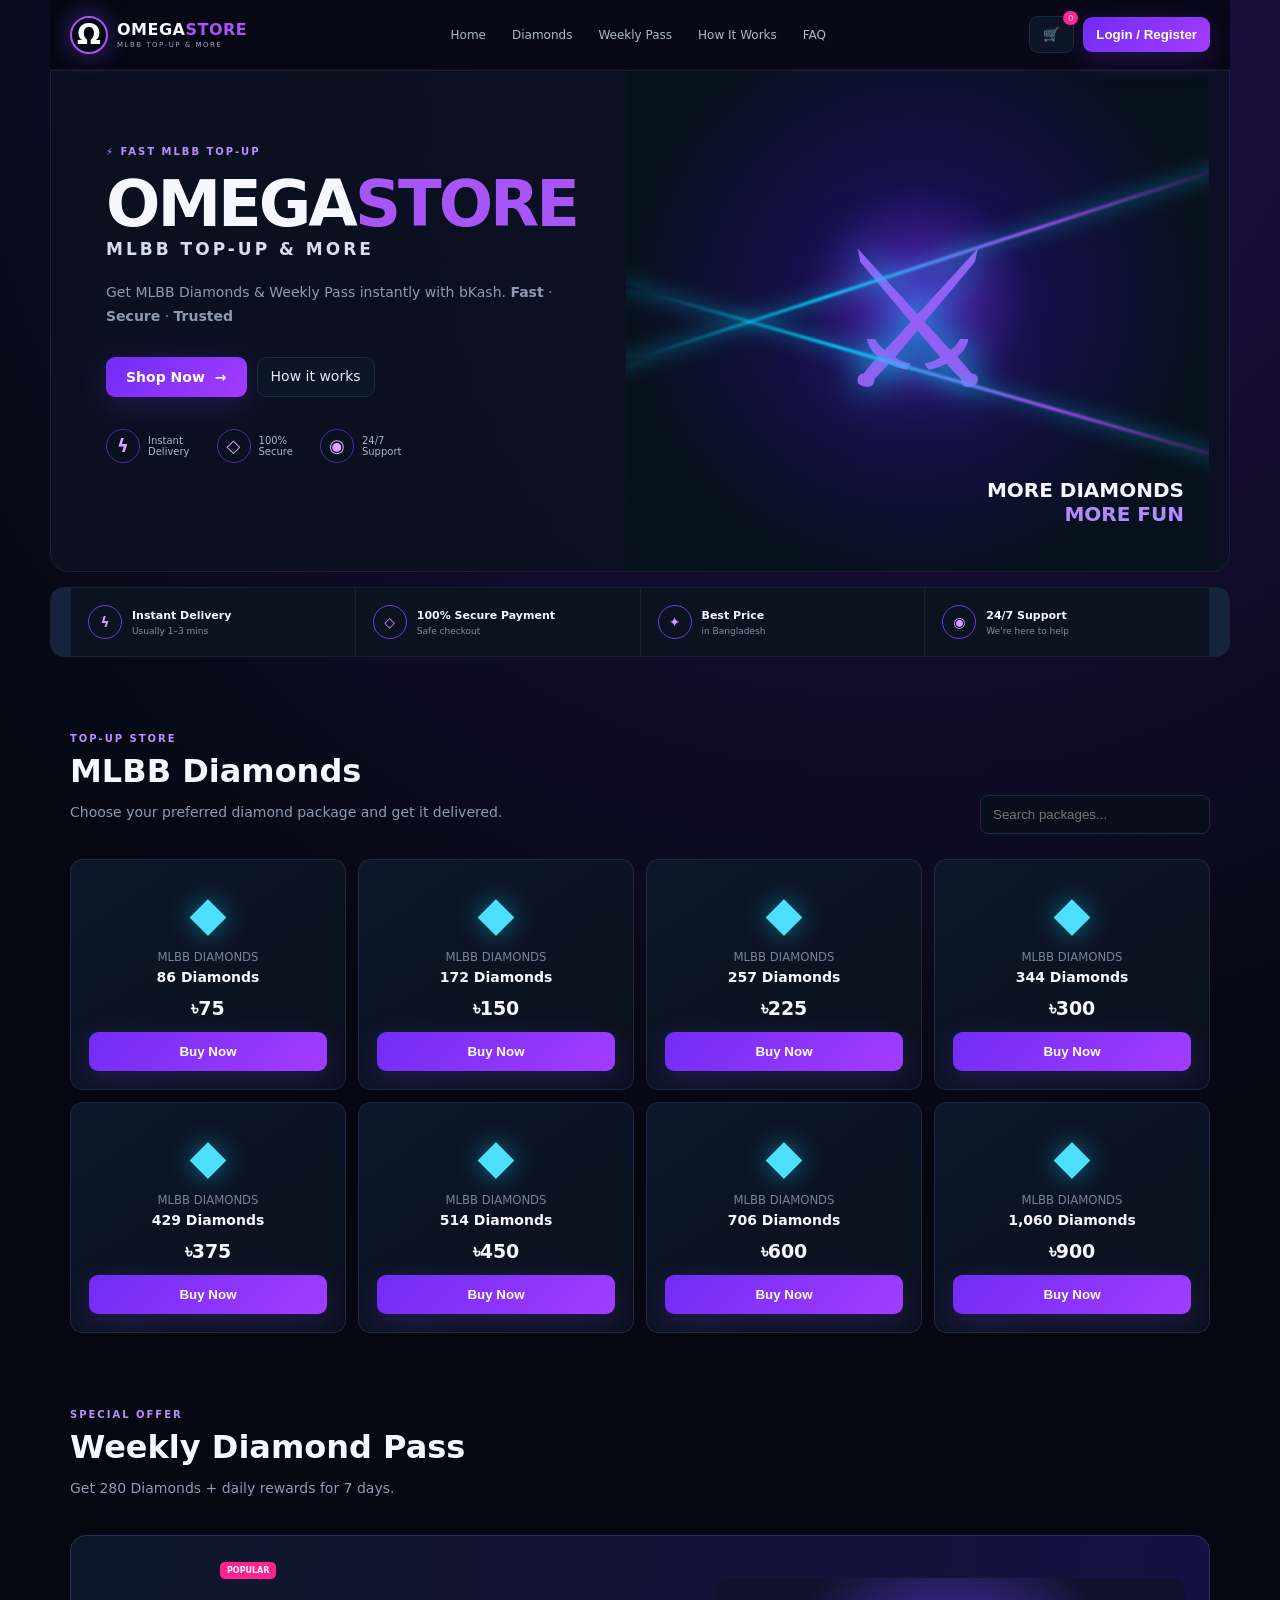
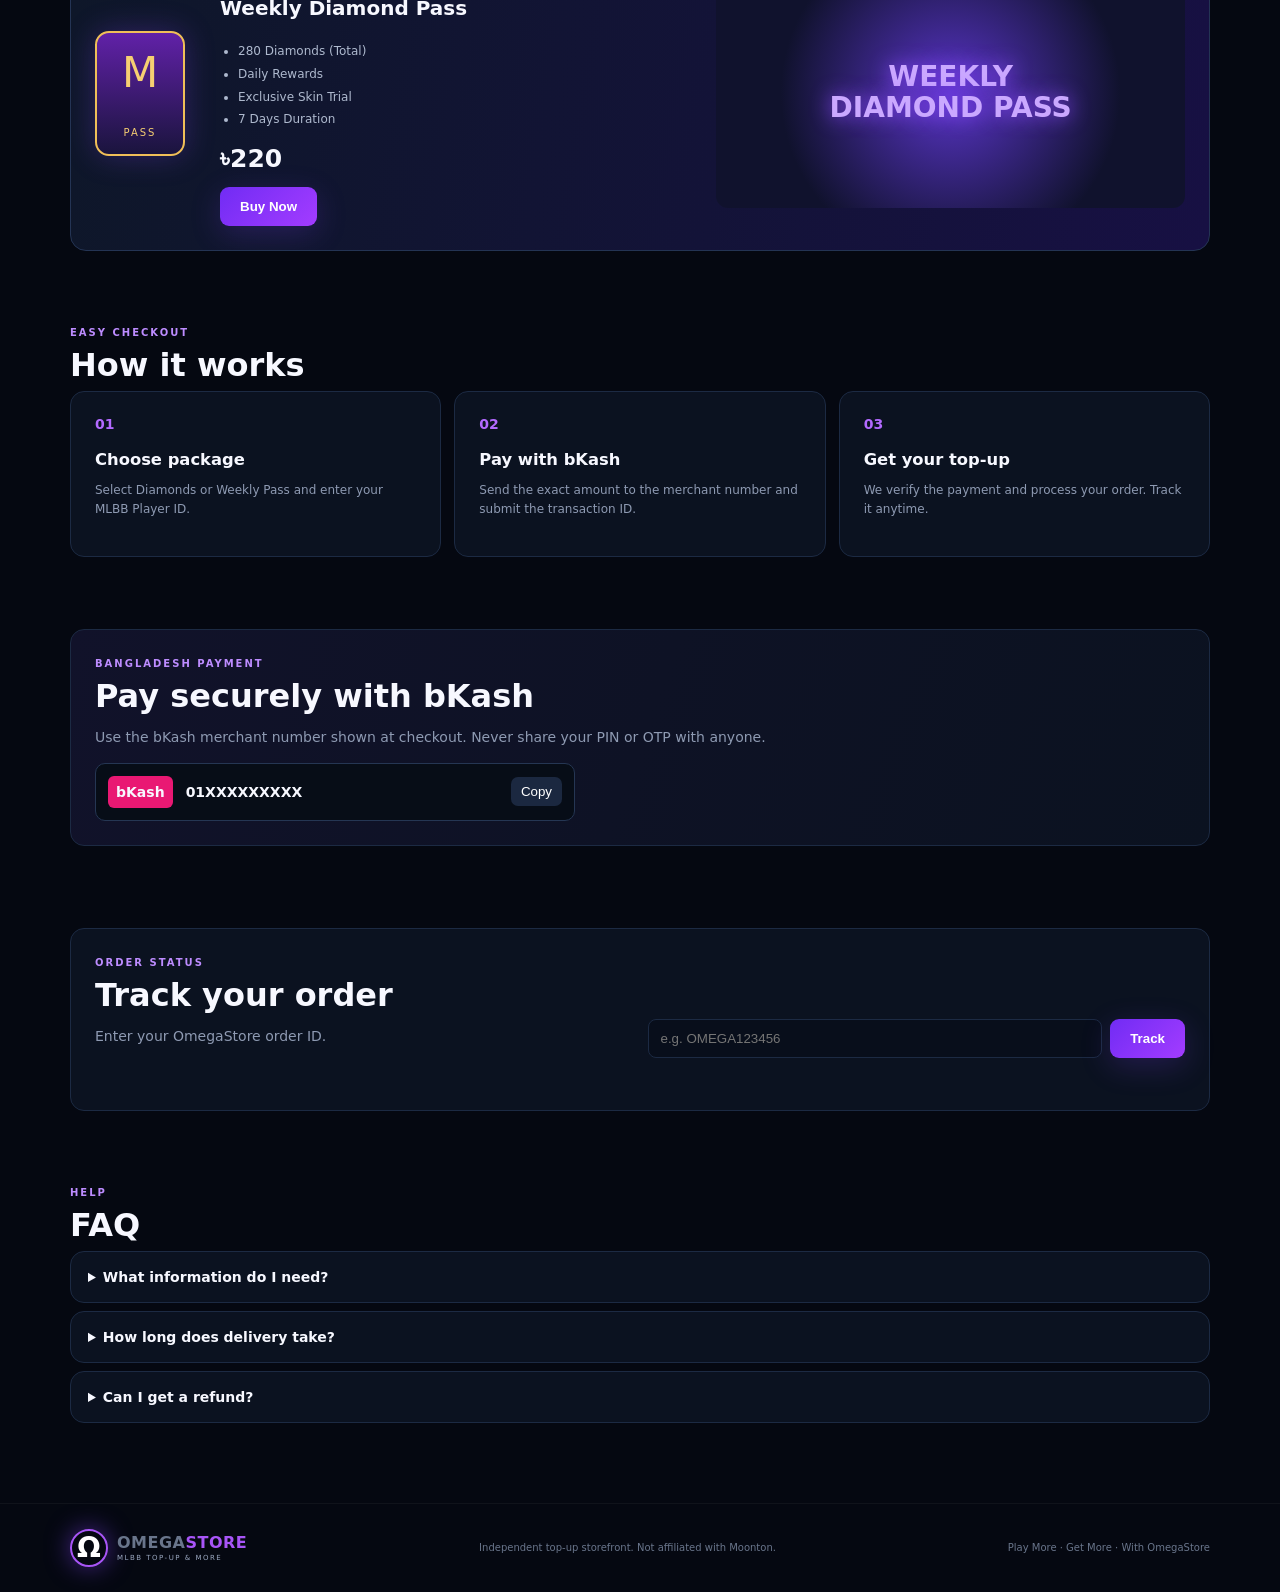
==== index.html @ 03901297 "Add files via upload" ====
<!doctype html>
<html lang="en">
<head>
<meta charset="utf-8">
<meta name="viewport" content="width=device-width,initial-scale=1">
<title>OmegaStore — MLBB Top-Up & More</title>
<meta name="description" content="OmegaStore MLBB Diamonds and Weekly Pass top-up storefront.">
<link rel="stylesheet" href="style.css">
</head>
<body>
<header class="topbar">
  <a class="logo" href="#home"><span class="omega">Ω</span><span><b>OMEGA<span>STORE</span></b><small>MLBB TOP-UP & MORE</small></span></a>
  <nav>
    <a href="#home">Home</a><a href="#diamonds">Diamonds</a><a href="#weekly">Weekly Pass</a><a href="#how">How It Works</a><a href="#faq">FAQ</a>
  </nav>
  <div class="nav-actions"><button class="cart-btn" onclick="openCart()">🛒 <i id="cartCount">0</i></button><button class="login-btn" onclick="toast('Login can be connected to your backend later.')">Login / Register</button></div>
</header>

<main id="home">
<section class="hero wrap">
  <div class="hero-copy">
    <div class="pill">⚡ FAST MLBB TOP-UP</div>
    <h1>OMEGA<span>STORE</span></h1>
    <h2>MLBB TOP-UP & MORE</h2>
    <p>Get MLBB Diamonds & Weekly Pass instantly with bKash. <b>Fast</b> · <b>Secure</b> · <b>Trusted</b></p>
    <div class="hero-actions"><a class="primary" href="#diamonds">Shop Now <span>→</span></a><a class="secondary" href="#how">How it works</a></div>
    <div class="features"><div><b>ϟ</b><span>Instant<br>Delivery</span></div><div><b>◇</b><span>100%<br>Secure</span></div><div><b>◉</b><span>24/7<br>Support</span></div></div>
  </div>
  <div class="hero-art">
    <div class="character">⚔</div><div class="energy e1"></div><div class="energy e2"></div>
    <div class="art-text">MORE DIAMONDS<br><span>MORE FUN</span></div>
  </div>
</section>

<section class="why wrap">
  <div><b>ϟ</b><span><strong>Instant Delivery</strong><small>Usually 1–3 mins</small></span></div>
  <div><b>◇</b><span><strong>100% Secure Payment</strong><small>Safe checkout</small></span></div>
  <div><b>✦</b><span><strong>Best Price</strong><small>in Bangladesh</small></span></div>
  <div><b>◉</b><span><strong>24/7 Support</strong><small>We're here to help</small></span></div>
</section>

<section id="diamonds" class="section wrap">
  <div class="section-head"><div><span class="label">TOP-UP STORE</span><h2>MLBB Diamonds</h2><p>Choose your preferred diamond package and get it delivered.</p></div><div class="search"><input id="search" placeholder="Search packages..." oninput="renderProducts()"></div></div>
  <div id="products" class="products"></div>
</section>

<section id="weekly" class="section wrap">
  <div class="section-head"><div><span class="label">SPECIAL OFFER</span><h2>Weekly Diamond Pass</h2><p>Get 280 Diamonds + daily rewards for 7 days.</p></div></div>
  <div class="weekly-card">
    <div class="pass-icon">M<br><small>PASS</small></div>
    <div><span class="badge">POPULAR</span><h3>Weekly Diamond Pass</h3><ul><li>280 Diamonds (Total)</li><li>Daily Rewards</li><li>Exclusive Skin Trial</li><li>7 Days Duration</li></ul><strong class="bigprice">৳220</strong><button class="primary" onclick="buy('Weekly Diamond Pass',220)">Buy Now</button></div>
    <div class="weekly-art"><span>WEEKLY<br>DIAMOND PASS</span></div>
  </div>
</section>

<section id="how" class="section wrap">
  <span class="label">EASY CHECKOUT</span><h2>How it works</h2>
  <div class="steps"><article><span>01</span><h3>Choose package</h3><p>Select Diamonds or Weekly Pass and enter your MLBB Player ID.</p></article><article><span>02</span><h3>Pay with bKash</h3><p>Send the exact amount to the merchant number and submit the transaction ID.</p></article><article><span>03</span><h3>Get your top-up</h3><p>We verify the payment and process your order. Track it anytime.</p></article></div>
</section>

<section class="section wrap payment-section">
  <div class="payment-box"><span class="label">BANGLADESH PAYMENT</span><h2>Pay securely with bKash</h2><p>Use the bKash merchant number shown at checkout. Never share your PIN or OTP with anyone.</p><div class="bkash-number"><span>bKash</span><b id="merchantDisplay">01XXXXXXXXX</b><button onclick="copyMerchant()">Copy</button></div></div>
</section>

<section id="track" class="section wrap">
  <div class="track-card"><div><span class="label">ORDER STATUS</span><h2>Track your order</h2><p>Enter your OmegaStore order ID.</p></div><div class="track-row"><input id="trackId" placeholder="e.g. OMEGA123456"><button class="primary" onclick="track()">Track</button></div><div id="trackResult"></div></div>
</section>

<section id="faq" class="section wrap">
  <span class="label">HELP</span><h2>FAQ</h2>
  <div class="faq"><details><summary>What information do I need?</summary><p>Your MLBB Player ID and Server ID. We never need your game password.</p></details><details><summary>How long does delivery take?</summary><p>The site is designed for fast fulfillment; actual delivery depends on payment verification and your fulfillment provider.</p></details><details><summary>Can I get a refund?</summary><p>Set your refund policy clearly in the final store before accepting live payments.</p></details></div>
</section>
</main>

<footer><a class="logo" href="#home"><span class="omega">Ω</span><span><b>OMEGA<span>STORE</span></b><small>MLBB TOP-UP & MORE</small></span></a><p>Independent top-up storefront. Not affiliated with Moonton.</p><div>Play More · Get More · With OmegaStore</div></footer>

<div class="modal hidden" id="checkoutModal">
 <div class="modal-card"><button class="x" onclick="closeCheckout()">×</button><span class="label">CHECKOUT</span><h2 id="checkoutTitle">Complete your order</h2>
 <div class="summary"><span id="checkoutProduct"></span><b id="checkoutPrice"></b></div>
 <label>MLBB Player ID<input id="playerId" inputmode="numeric" placeholder="Enter Player ID"></label>
 <label>Server ID<input id="serverId" inputmode="numeric" placeholder="Enter Server ID"></label>
 <div class="pay-method"><b>bKash</b><span>Manual merchant payment</span></div>
 <div class="merchant"><small>Send exact amount to</small><b id="modalMerchant">01XXXXXXXXX</b><button onclick="copyMerchant()">Copy</button></div>
 <label>bKash Transaction ID<input id="trxId" placeholder="Enter TrxID after payment"></label>
 <p class="notice">Demo checkout: no real payment is processed by this front-end. Connect your authorized bKash merchant/API backend before going live.</p>
 <button class="primary full" onclick="submitOrder()">Submit Order →</button><div id="orderMessage"></div>
 </div>
</div>

<div class="modal hidden" id="cartModal"><div class="modal-card"><button class="x" onclick="document.getElementById('cartModal').classList.add('hidden')">×</button><span class="label">CART</span><h2>Your cart</h2><div id="cartItems"></div><button class="primary full" onclick="checkoutCart()">Continue →</button></div></div>
<div id="toast"></div>
<script src="app.js"></script>
</body>
</html>
---- style.css ----
:root{--bg:#050811;--panel:#0b1220;--card:#0d1627;--line:#1c2a43;--purple:#7b3ff2;--purple2:#a855f7;--cyan:#00d4ff;--pink:#ff2490;--text:#f7f8ff;--muted:#8e9ab2;--green:#25e0ad;--max:1180px}*{box-sizing:border-box}html{scroll-behavior:smooth}body{margin:0;background:radial-gradient(circle at 70% 0,#21104b 0,#050811 35%);color:var(--text);font:14px Inter,system-ui,-apple-system,Segoe UI,Arial,sans-serif}a{text-decoration:none;color:inherit}.wrap{max-width:var(--max);margin:auto;padding-left:20px;padding-right:20px}.topbar{height:70px;max-width:var(--max);margin:auto;display:flex;align-items:center;justify-content:space-between;padding:0 20px;border-bottom:1px solid #ffffff0a;position:sticky;top:0;z-index:20;background:#050811dd;backdrop-filter:blur(14px)}.logo{display:flex;gap:9px;align-items:center}.omega{width:38px;height:38px;border-radius:50%;display:grid;place-items:center;font-size:28px;font-weight:900;border:2px solid var(--purple2);color:#fff;box-shadow:0 0 25px #7b3ff288}.logo b{display:block;font-size:16px;letter-spacing:.5px}.logo b span{color:var(--purple2)}.logo small{display:block;font-size:7px;letter-spacing:1.5px;color:#9ca9c1;margin-top:2px}.topbar nav{display:flex;gap:26px;color:#aeb8ca;font-size:12px}.topbar nav a:hover{color:#fff}.nav-actions{display:flex;gap:9px;align-items:center}.cart-btn,.login-btn,.secondary{background:#0c1525;border:1px solid var(--line);color:#e8ebf5;border-radius:9px;padding:10px 13px;cursor:pointer}.cart-btn{position:relative}.cart-btn i{font-style:normal;background:var(--pink);border-radius:20px;font-size:9px;padding:2px 5px;position:absolute;right:-5px;top:-6px}.login-btn,.primary{background:linear-gradient(135deg,#712cf4,#a33cff);border:0;color:white;font-weight:800;box-shadow:0 8px 30px #7b3ff238}.primary{display:inline-flex;justify-content:center;align-items:center;gap:10px;border-radius:9px;padding:12px 20px;cursor:pointer}.hero{display:grid;grid-template-columns:1fr 1.05fr;min-height:500px;overflow:hidden;border:1px solid #17243a;border-radius:0 0 18px 18px;background:linear-gradient(105deg,#0a1020,#0a1020cc)}.hero-copy{padding:75px 35px}.pill,.label{color:#bd8cff;font-weight:900;font-size:10px;letter-spacing:2px}.hero h1{font-size:64px;line-height:1;margin:15px 0 3px;letter-spacing:-3px}.hero h1 span{color:var(--purple2)}.hero h2{font-size:17px;letter-spacing:3px;margin:0 0 22px;color:#d7dcf1}.hero p{color:var(--muted);line-height:1.7;max-width:480px}.hero-actions{display:flex;gap:10px;margin:28px 0}.features{display:flex;gap:27px;margin-top:32px}.features div{display:flex;align-items:center;gap:8px;color:#aeb8ca;font-size:10px}.features b{width:34px;height:34px;border:1px solid #7b3ff299;border-radius:50%;display:grid;place-items:center;color:#dba8ff;font-size:18px}.hero-art{position:relative;min-height:500px;background:radial-gradient(circle at 50% 45%,#5020b3 0,#15114b 28%,#07101d 72%);overflow:hidden}.character{position:absolute;inset:0;display:grid;place-items:center;font-size:190px;color:#9c68ff;text-shadow:0 0 35px #00d4ff,0 0 90px #7b3ff2;opacity:.9}.energy{position:absolute;height:3px;width:115%;background:linear-gradient(90deg,transparent,#00d4ff,#a855f7,transparent);filter:blur(1px);transform:rotate(-18deg);box-shadow:0 0 18px #00d4ff}.e1{top:38%;left:-5%}.e2{top:61%;left:-3%;transform:rotate(16deg)}.art-text{position:absolute;right:25px;bottom:45px;text-align:right;font-weight:900;font-size:20px;line-height:1.2}.art-text span{color:#b48aff}.why{display:grid;grid-template-columns:repeat(4,1fr);gap:1px;background:#17233a;border:1px solid #17233a;border-radius:14px;margin-top:15px;overflow:hidden}.why>div{background:#0b1220;padding:17px;display:flex;gap:10px;align-items:center}.why b{width:34px;height:34px;border-radius:50%;display:grid;place-items:center;color:#cca0ff;border:1px solid #6940d8}.why strong,.why small{display:block}.why strong{font-size:11px}.why small{color:#7f8da6;font-size:9px;margin-top:4px}.section{padding-top:72px}.section h2{font-size:32px;margin:7px 0}.section p{color:var(--muted)}.section-head{display:flex;justify-content:space-between;align-items:end;margin-bottom:25px}.search input{width:230px}.search input,input{background:#080e1b;border:1px solid var(--line);border-radius:8px;color:#fff;padding:11px 12px;outline:none}.products{display:grid;grid-template-columns:repeat(4,1fr);gap:12px}.product{background:linear-gradient(145deg,#0d1729,#0a101c);border:1px solid var(--line);border-radius:12px;padding:18px;text-align:center;position:relative;overflow:hidden}.product:hover{border-color:#7b3ff277;transform:translateY(-3px);transition:.2s}.diamond-icon{font-size:48px;color:#4ddfff;text-shadow:0 0 25px #00d4ff88;margin:7px}.product h3{margin:5px 0;font-size:14px}.product .price{font-size:19px;font-weight:900;margin:12px 0}.product button{width:100%}.product small{color:#75839a}.weekly-card{display:grid;grid-template-columns:100px 1fr 43%;gap:25px;align-items:center;border:1px solid #243454;border-radius:16px;background:linear-gradient(100deg,#0e1729,#171043);padding:24px;overflow:hidden}.pass-icon{height:125px;width:90px;border:2px solid #f0bf58;border-radius:14px;background:linear-gradient(#6121a8,#1a143d);display:grid;place-items:center;font-size:42px;color:#f6cf72;box-shadow:0 0 30px #8c43ff44}.pass-icon small{font-size:10px;letter-spacing:2px}.badge{background:var(--pink);padding:4px 7px;border-radius:5px;font-size:8px;font-weight:900}.weekly-card h3{font-size:20px}.weekly-card ul{padding-left:18px;color:#aeb9ce;line-height:1.9;font-size:12px}.bigprice{font-size:25px;display:block;margin:13px 0}.weekly-art{height:230px;border-radius:12px;background:radial-gradient(circle,#5834c6,#10122d 65%);display:grid;place-items:center;text-align:center;font-weight:900;font-size:28px;line-height:1.1;color:#caa8ff;text-shadow:0 0 20px #8d4cff}.steps{display:grid;grid-template-columns:repeat(3,1fr);gap:13px}.steps article,.faq details,.payment-box,.track-card{background:#0b1220;border:1px solid var(--line);border-radius:14px;padding:24px}.steps article>span{color:#b36aff;font-weight:900}.steps h3{margin:18px 0 7px}.steps p{font-size:12px;line-height:1.6}.payment-section{padding-bottom:10px}.payment-box{background:linear-gradient(110deg,#11122a,#0b1220)}.bkash-number,.merchant{display:flex;align-items:center;gap:13px;background:#070d17;border:1px solid #253653;border-radius:10px;padding:12px;max-width:480px;margin-top:18px}.bkash-number span{background:#e91873;padding:8px;border-radius:6px;font-weight:900}.bkash-number b,.merchant b{flex:1}.bkash-number button,.merchant button{background:#1b2840;color:#fff;border:0;border-radius:7px;padding:7px 10px;cursor:pointer}.track-card{display:grid;grid-template-columns:1fr 1fr;gap:15px}.track-row{display:flex;gap:8px;align-items:end}.track-row input{flex:1}.faq{display:grid;gap:8px}.faq summary{cursor:pointer;font-weight:700}.faq p{line-height:1.6;font-size:12px}.faq details{padding:17px}.modal{position:fixed;inset:0;background:#000b;backdrop-filter:blur(8px);display:grid;place-items:center;padding:20px;z-index:50}.hidden{display:none}.modal-card{width:min(500px,100%);background:#0b1322;border:1px solid #2b3b5b;border-radius:16px;padding:26px;position:relative;box-shadow:0 30px 100px #000}.x{position:absolute;right:14px;top:10px;background:none;border:0;color:#8996ac;font-size:28px;cursor:pointer}.modal-card h2{margin:7px 0 18px}.modal-card label{display:block;color:#9aa8be;font-size:11px;margin:12px 0}.modal-card label input{display:block;width:100%;margin-top:6px}.summary{display:flex;justify-content:space-between;padding:13px;background:#ffffff05;border:1px solid #ffffff09;border-radius:9px}.pay-method{display:flex;justify-content:space-between;padding:12px;border:1px solid #5e2caa;background:#281344;border-radius:9px}.pay-method span{color:#a9b3c7;font-size:11px}.merchant{max-width:none}.merchant small{color:#8d99af}.notice{font-size:10px;line-height:1.5;color:#e6c873;background:#332a10;padding:10px;border-radius:8px}.full{width:100%}#orderMessage,#trackResult{margin-top:13px;color:var(--green);font-size:12px;line-height:1.6}.cart-line{display:flex;justify-content:space-between;border-bottom:1px solid #ffffff0a;padding:13px 0}.cart-total{display:flex;justify-content:space-between;font-weight:900;padding:17px 0}#toast{position:fixed;right:20px;bottom:20px;background:#121d31;border:1px solid #30405e;padding:12px 16px;border-radius:9px;opacity:0;transform:translateY(10px);transition:.2s;z-index:100}#toast.show{opacity:1;transform:none}footer{margin-top:80px;border-top:1px solid #ffffff0b;padding:25px max(20px,calc((100% - 1140px)/2));display:flex;justify-content:space-between;align-items:center;color:#69758b;font-size:10px}
@media(max-width:900px){.topbar nav{display:none}.hero{grid-template-columns:1fr}.hero-art{min-height:300px}.products{grid-template-columns:repeat(2,1fr)}.weekly-card{grid-template-columns:80px 1fr}.weekly-art{display:none}.why{grid-template-columns:repeat(2,1fr)}.track-card{grid-template-columns:1fr}}@media(max-width:560px){.hero-copy{padding:55px 20px}.hero h1{font-size:48px}.products,.steps{grid-template-columns:1fr}.why{grid-template-columns:1fr}.section-head{display:block}.search{margin-top:15px}.search input{width:100%}.features{gap:14px}.topbar{padding:0 12px}.login-btn{font-size:10px;padding:9px}.logo b{font-size:13px}footer{display:block}.weekly-card{grid-template-columns:70px 1fr}}
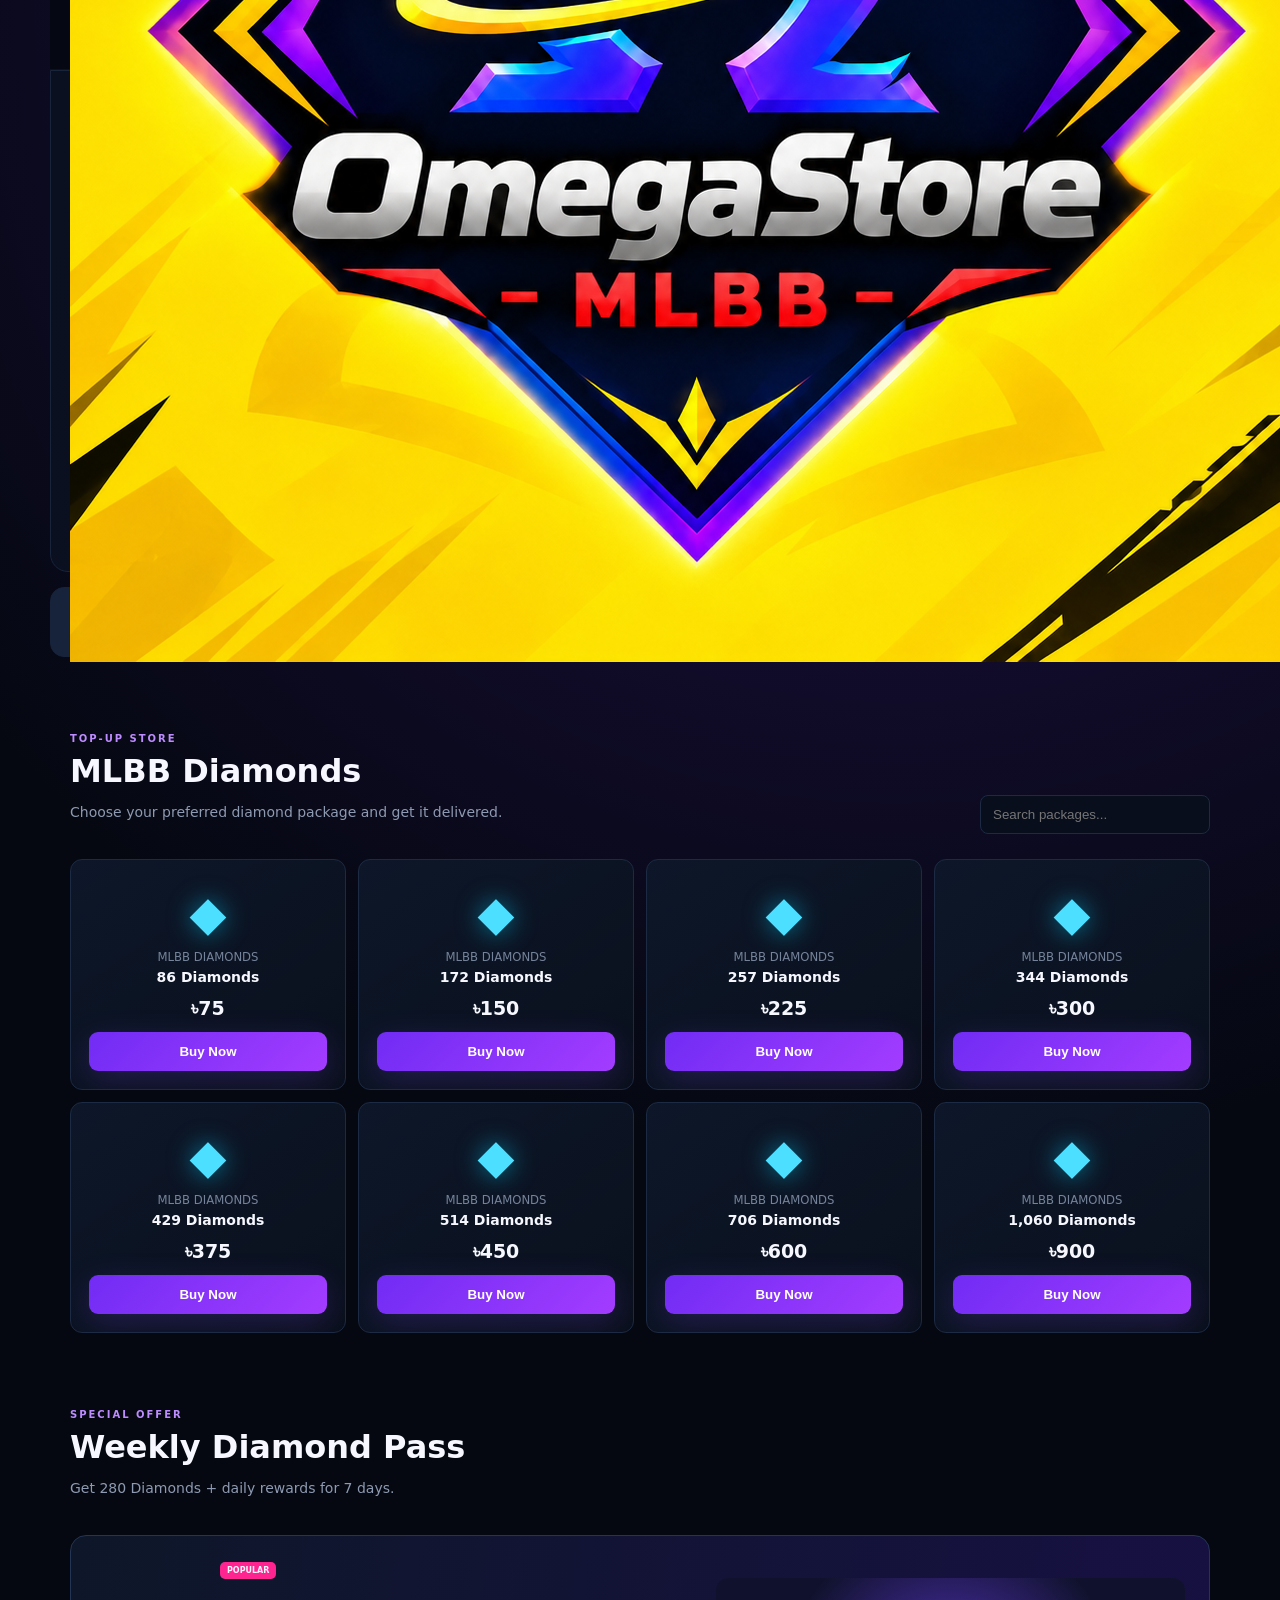
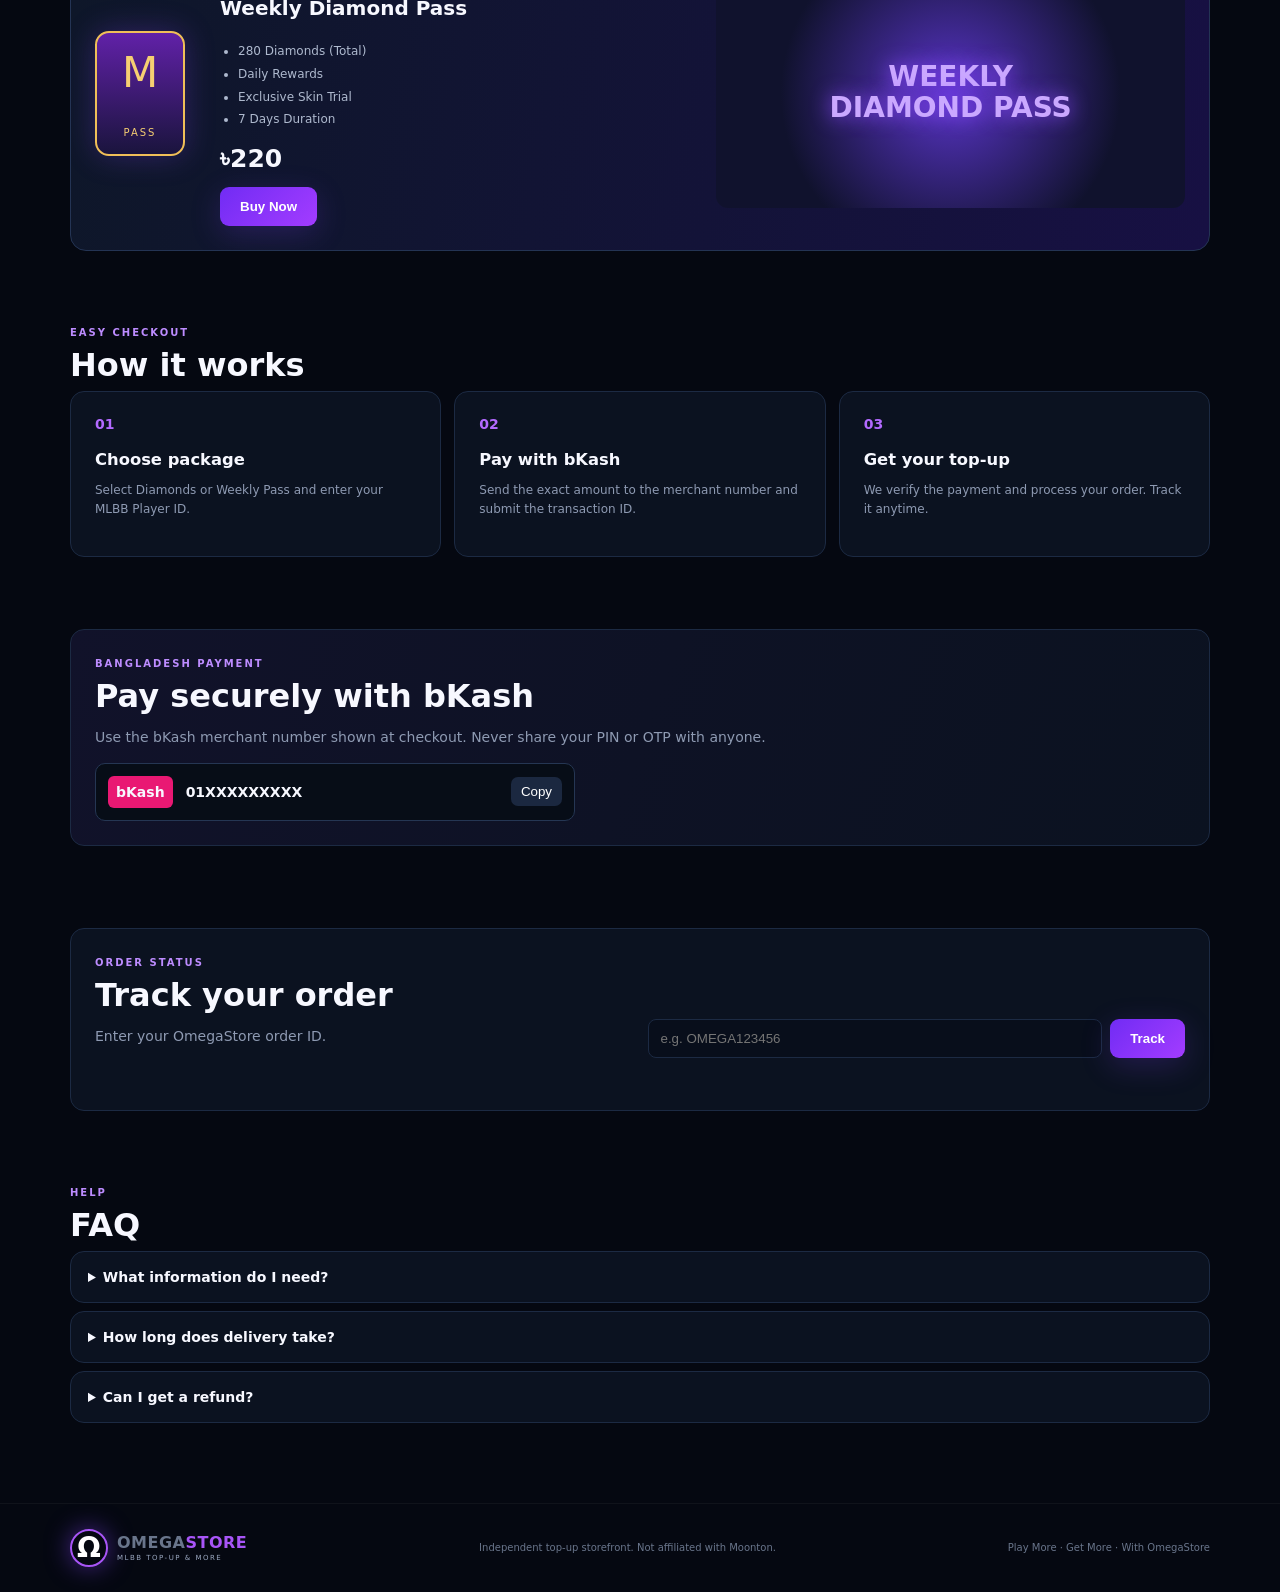
==== commit fa78039a: "Update index.html" ====
--- a/index.html
+++ b/index.html
@@ -3,13 +3,15 @@
 <head>
 <meta charset="utf-8">
 <meta name="viewport" content="width=device-width,initial-scale=1">
-<title>OmegaStore — MLBB Top-Up & More</title>
+<title>OmegaStore - MLBB Diamonds & Weekly Pass Top-Up Bangladesh</title>
 <meta name="description" content="OmegaStore MLBB Diamonds and Weekly Pass top-up storefront.">
 <link rel="stylesheet" href="style.css">
 </head>
 <body>
 <header class="topbar">
-  <a class="logo" href="#home"><span class="omega">Ω</span><span><b>OMEGA<span>STORE</span></b><small>MLBB TOP-UP & MORE</small></span></a>
+  <a class="logo" href="#home">
+    <img src="logo.png" alt="OmegaStore - MLBB" class="logo-img">
+</a>
   <nav>
     <a href="#home">Home</a><a href="#diamonds">Diamonds</a><a href="#weekly">Weekly Pass</a><a href="#how">How It Works</a><a href="#faq">FAQ</a>
   </nav>
@@ -91,4 +93,4 @@
 <div id="toast"></div>
 <script src="app.js"></script>
 </body>
-</html>+</html>
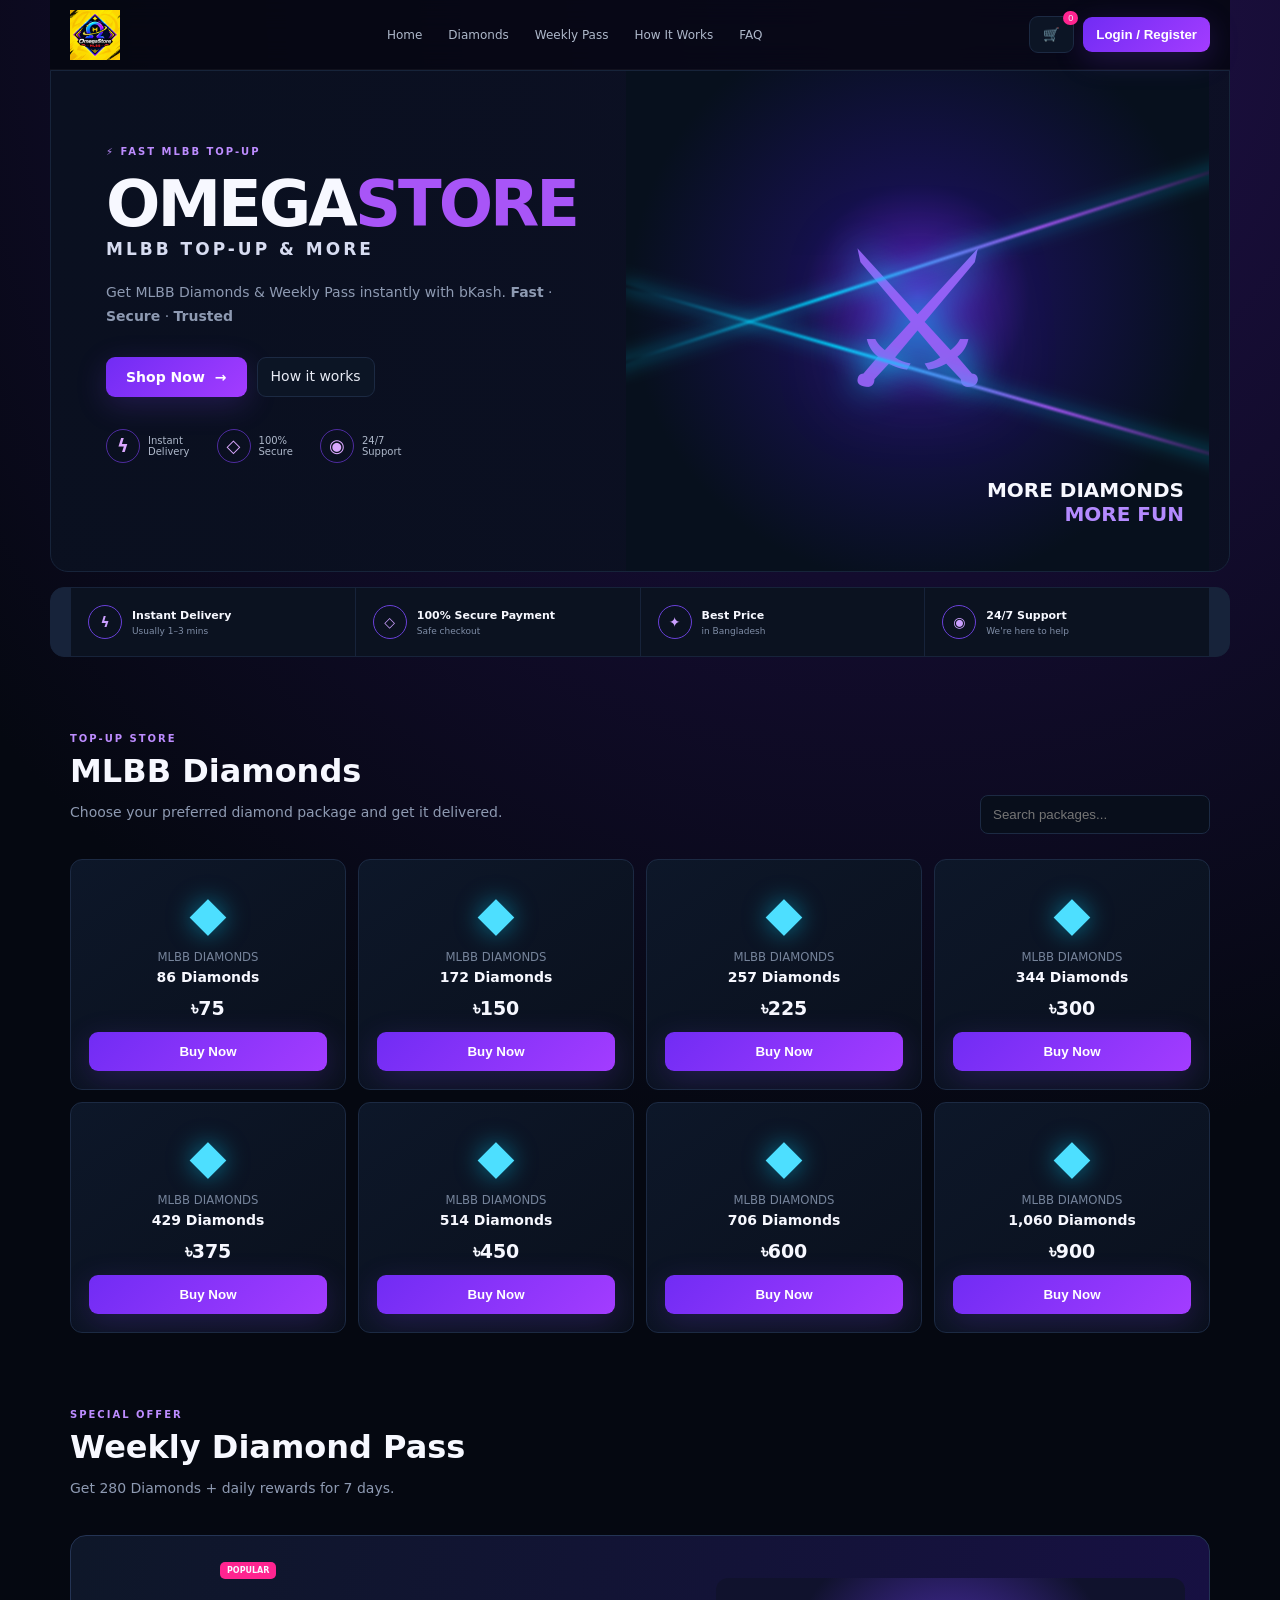
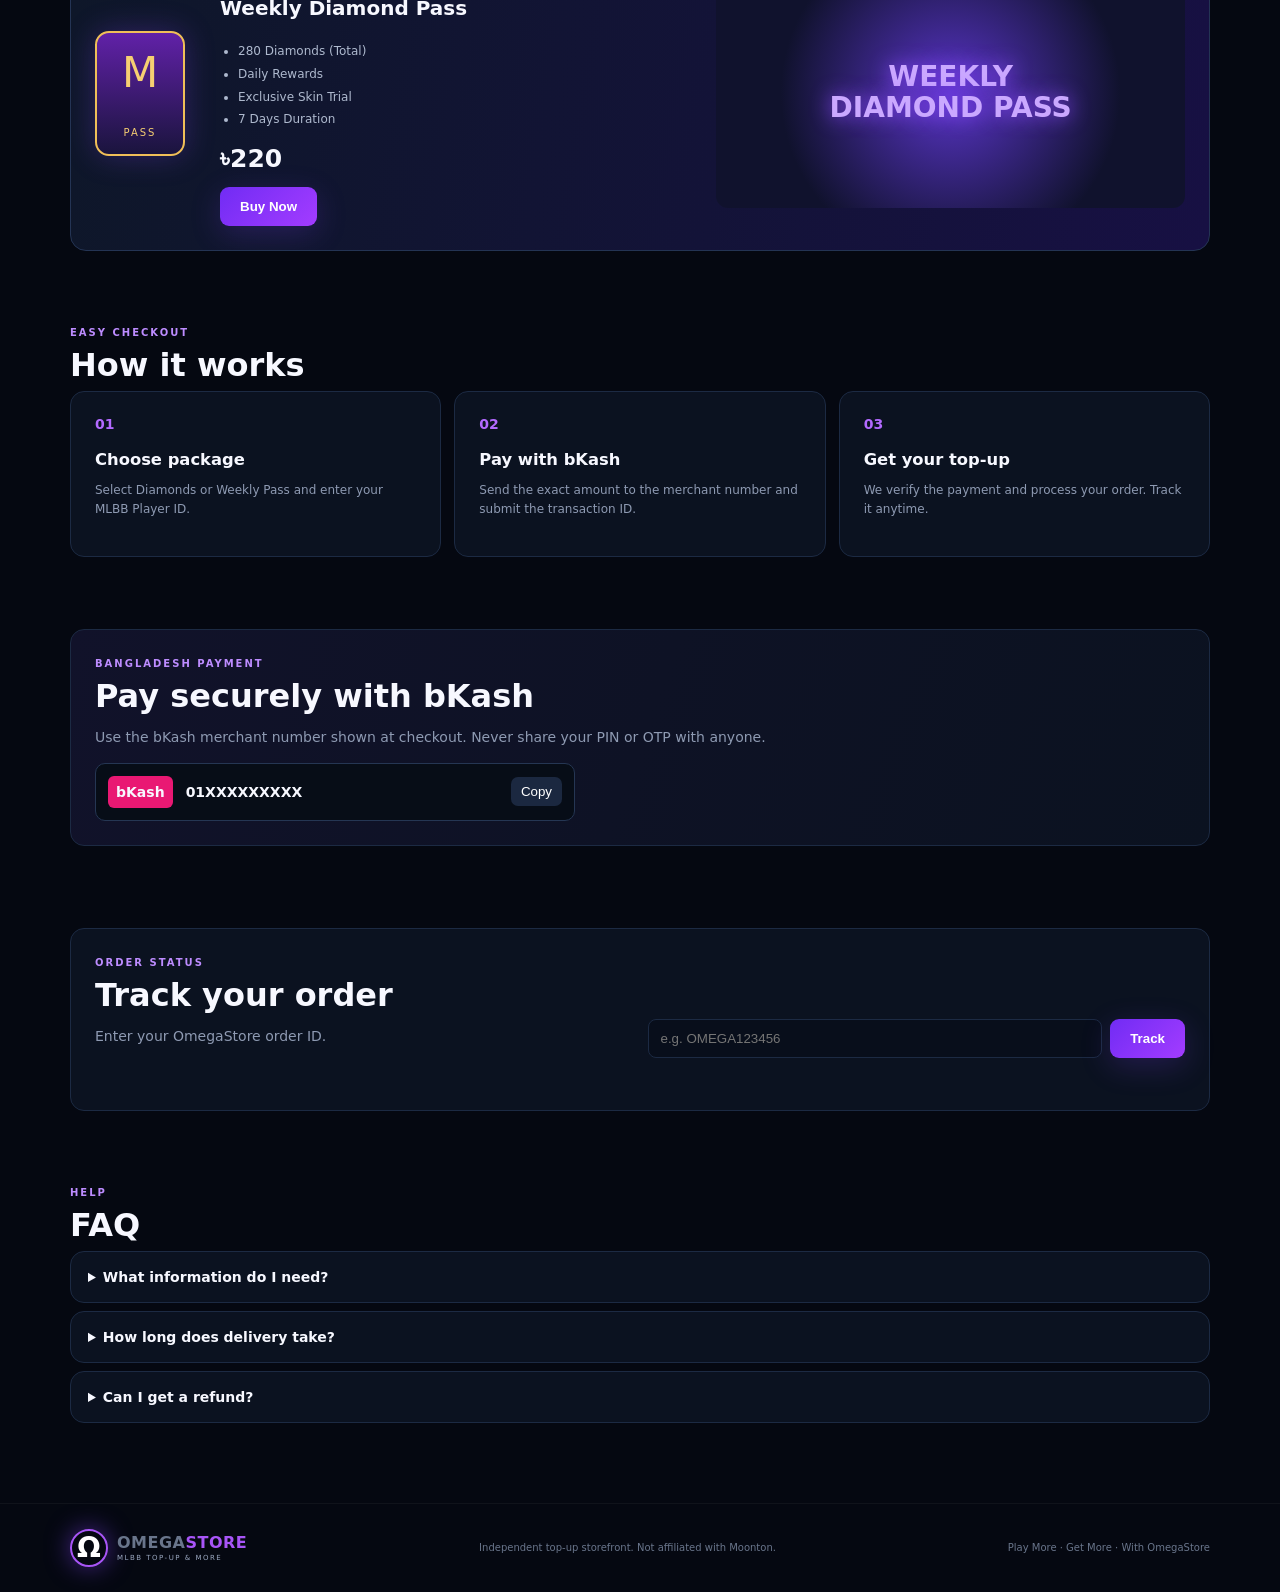
==== commit 6dfb236a: "Update index.html" ====
--- a/index.html
+++ b/index.html
@@ -6,6 +6,7 @@
 <title>OmegaStore - MLBB Diamonds & Weekly Pass Top-Up Bangladesh</title>
 <meta name="description" content="OmegaStore MLBB Diamonds and Weekly Pass top-up storefront.">
 <link rel="stylesheet" href="style.css">
+  <link rel="icon" type="image/png" href="logo.png">
 </head>
 <body>
 <header class="topbar">
--- a/style.css
+++ b/style.css
@@ -1,2 +1,7 @@
 :root{--bg:#050811;--panel:#0b1220;--card:#0d1627;--line:#1c2a43;--purple:#7b3ff2;--purple2:#a855f7;--cyan:#00d4ff;--pink:#ff2490;--text:#f7f8ff;--muted:#8e9ab2;--green:#25e0ad;--max:1180px}*{box-sizing:border-box}html{scroll-behavior:smooth}body{margin:0;background:radial-gradient(circle at 70% 0,#21104b 0,#050811 35%);color:var(--text);font:14px Inter,system-ui,-apple-system,Segoe UI,Arial,sans-serif}a{text-decoration:none;color:inherit}.wrap{max-width:var(--max);margin:auto;padding-left:20px;padding-right:20px}.topbar{height:70px;max-width:var(--max);margin:auto;display:flex;align-items:center;justify-content:space-between;padding:0 20px;border-bottom:1px solid #ffffff0a;position:sticky;top:0;z-index:20;background:#050811dd;backdrop-filter:blur(14px)}.logo{display:flex;gap:9px;align-items:center}.omega{width:38px;height:38px;border-radius:50%;display:grid;place-items:center;font-size:28px;font-weight:900;border:2px solid var(--purple2);color:#fff;box-shadow:0 0 25px #7b3ff288}.logo b{display:block;font-size:16px;letter-spacing:.5px}.logo b span{color:var(--purple2)}.logo small{display:block;font-size:7px;letter-spacing:1.5px;color:#9ca9c1;margin-top:2px}.topbar nav{display:flex;gap:26px;color:#aeb8ca;font-size:12px}.topbar nav a:hover{color:#fff}.nav-actions{display:flex;gap:9px;align-items:center}.cart-btn,.login-btn,.secondary{background:#0c1525;border:1px solid var(--line);color:#e8ebf5;border-radius:9px;padding:10px 13px;cursor:pointer}.cart-btn{position:relative}.cart-btn i{font-style:normal;background:var(--pink);border-radius:20px;font-size:9px;padding:2px 5px;position:absolute;right:-5px;top:-6px}.login-btn,.primary{background:linear-gradient(135deg,#712cf4,#a33cff);border:0;color:white;font-weight:800;box-shadow:0 8px 30px #7b3ff238}.primary{display:inline-flex;justify-content:center;align-items:center;gap:10px;border-radius:9px;padding:12px 20px;cursor:pointer}.hero{display:grid;grid-template-columns:1fr 1.05fr;min-height:500px;overflow:hidden;border:1px solid #17243a;border-radius:0 0 18px 18px;background:linear-gradient(105deg,#0a1020,#0a1020cc)}.hero-copy{padding:75px 35px}.pill,.label{color:#bd8cff;font-weight:900;font-size:10px;letter-spacing:2px}.hero h1{font-size:64px;line-height:1;margin:15px 0 3px;letter-spacing:-3px}.hero h1 span{color:var(--purple2)}.hero h2{font-size:17px;letter-spacing:3px;margin:0 0 22px;color:#d7dcf1}.hero p{color:var(--muted);line-height:1.7;max-width:480px}.hero-actions{display:flex;gap:10px;margin:28px 0}.features{display:flex;gap:27px;margin-top:32px}.features div{display:flex;align-items:center;gap:8px;color:#aeb8ca;font-size:10px}.features b{width:34px;height:34px;border:1px solid #7b3ff299;border-radius:50%;display:grid;place-items:center;color:#dba8ff;font-size:18px}.hero-art{position:relative;min-height:500px;background:radial-gradient(circle at 50% 45%,#5020b3 0,#15114b 28%,#07101d 72%);overflow:hidden}.character{position:absolute;inset:0;display:grid;place-items:center;font-size:190px;color:#9c68ff;text-shadow:0 0 35px #00d4ff,0 0 90px #7b3ff2;opacity:.9}.energy{position:absolute;height:3px;width:115%;background:linear-gradient(90deg,transparent,#00d4ff,#a855f7,transparent);filter:blur(1px);transform:rotate(-18deg);box-shadow:0 0 18px #00d4ff}.e1{top:38%;left:-5%}.e2{top:61%;left:-3%;transform:rotate(16deg)}.art-text{position:absolute;right:25px;bottom:45px;text-align:right;font-weight:900;font-size:20px;line-height:1.2}.art-text span{color:#b48aff}.why{display:grid;grid-template-columns:repeat(4,1fr);gap:1px;background:#17233a;border:1px solid #17233a;border-radius:14px;margin-top:15px;overflow:hidden}.why>div{background:#0b1220;padding:17px;display:flex;gap:10px;align-items:center}.why b{width:34px;height:34px;border-radius:50%;display:grid;place-items:center;color:#cca0ff;border:1px solid #6940d8}.why strong,.why small{display:block}.why strong{font-size:11px}.why small{color:#7f8da6;font-size:9px;margin-top:4px}.section{padding-top:72px}.section h2{font-size:32px;margin:7px 0}.section p{color:var(--muted)}.section-head{display:flex;justify-content:space-between;align-items:end;margin-bottom:25px}.search input{width:230px}.search input,input{background:#080e1b;border:1px solid var(--line);border-radius:8px;color:#fff;padding:11px 12px;outline:none}.products{display:grid;grid-template-columns:repeat(4,1fr);gap:12px}.product{background:linear-gradient(145deg,#0d1729,#0a101c);border:1px solid var(--line);border-radius:12px;padding:18px;text-align:center;position:relative;overflow:hidden}.product:hover{border-color:#7b3ff277;transform:translateY(-3px);transition:.2s}.diamond-icon{font-size:48px;color:#4ddfff;text-shadow:0 0 25px #00d4ff88;margin:7px}.product h3{margin:5px 0;font-size:14px}.product .price{font-size:19px;font-weight:900;margin:12px 0}.product button{width:100%}.product small{color:#75839a}.weekly-card{display:grid;grid-template-columns:100px 1fr 43%;gap:25px;align-items:center;border:1px solid #243454;border-radius:16px;background:linear-gradient(100deg,#0e1729,#171043);padding:24px;overflow:hidden}.pass-icon{height:125px;width:90px;border:2px solid #f0bf58;border-radius:14px;background:linear-gradient(#6121a8,#1a143d);display:grid;place-items:center;font-size:42px;color:#f6cf72;box-shadow:0 0 30px #8c43ff44}.pass-icon small{font-size:10px;letter-spacing:2px}.badge{background:var(--pink);padding:4px 7px;border-radius:5px;font-size:8px;font-weight:900}.weekly-card h3{font-size:20px}.weekly-card ul{padding-left:18px;color:#aeb9ce;line-height:1.9;font-size:12px}.bigprice{font-size:25px;display:block;margin:13px 0}.weekly-art{height:230px;border-radius:12px;background:radial-gradient(circle,#5834c6,#10122d 65%);display:grid;place-items:center;text-align:center;font-weight:900;font-size:28px;line-height:1.1;color:#caa8ff;text-shadow:0 0 20px #8d4cff}.steps{display:grid;grid-template-columns:repeat(3,1fr);gap:13px}.steps article,.faq details,.payment-box,.track-card{background:#0b1220;border:1px solid var(--line);border-radius:14px;padding:24px}.steps article>span{color:#b36aff;font-weight:900}.steps h3{margin:18px 0 7px}.steps p{font-size:12px;line-height:1.6}.payment-section{padding-bottom:10px}.payment-box{background:linear-gradient(110deg,#11122a,#0b1220)}.bkash-number,.merchant{display:flex;align-items:center;gap:13px;background:#070d17;border:1px solid #253653;border-radius:10px;padding:12px;max-width:480px;margin-top:18px}.bkash-number span{background:#e91873;padding:8px;border-radius:6px;font-weight:900}.bkash-number b,.merchant b{flex:1}.bkash-number button,.merchant button{background:#1b2840;color:#fff;border:0;border-radius:7px;padding:7px 10px;cursor:pointer}.track-card{display:grid;grid-template-columns:1fr 1fr;gap:15px}.track-row{display:flex;gap:8px;align-items:end}.track-row input{flex:1}.faq{display:grid;gap:8px}.faq summary{cursor:pointer;font-weight:700}.faq p{line-height:1.6;font-size:12px}.faq details{padding:17px}.modal{position:fixed;inset:0;background:#000b;backdrop-filter:blur(8px);display:grid;place-items:center;padding:20px;z-index:50}.hidden{display:none}.modal-card{width:min(500px,100%);background:#0b1322;border:1px solid #2b3b5b;border-radius:16px;padding:26px;position:relative;box-shadow:0 30px 100px #000}.x{position:absolute;right:14px;top:10px;background:none;border:0;color:#8996ac;font-size:28px;cursor:pointer}.modal-card h2{margin:7px 0 18px}.modal-card label{display:block;color:#9aa8be;font-size:11px;margin:12px 0}.modal-card label input{display:block;width:100%;margin-top:6px}.summary{display:flex;justify-content:space-between;padding:13px;background:#ffffff05;border:1px solid #ffffff09;border-radius:9px}.pay-method{display:flex;justify-content:space-between;padding:12px;border:1px solid #5e2caa;background:#281344;border-radius:9px}.pay-method span{color:#a9b3c7;font-size:11px}.merchant{max-width:none}.merchant small{color:#8d99af}.notice{font-size:10px;line-height:1.5;color:#e6c873;background:#332a10;padding:10px;border-radius:8px}.full{width:100%}#orderMessage,#trackResult{margin-top:13px;color:var(--green);font-size:12px;line-height:1.6}.cart-line{display:flex;justify-content:space-between;border-bottom:1px solid #ffffff0a;padding:13px 0}.cart-total{display:flex;justify-content:space-between;font-weight:900;padding:17px 0}#toast{position:fixed;right:20px;bottom:20px;background:#121d31;border:1px solid #30405e;padding:12px 16px;border-radius:9px;opacity:0;transform:translateY(10px);transition:.2s;z-index:100}#toast.show{opacity:1;transform:none}footer{margin-top:80px;border-top:1px solid #ffffff0b;padding:25px max(20px,calc((100% - 1140px)/2));display:flex;justify-content:space-between;align-items:center;color:#69758b;font-size:10px}
 @media(max-width:900px){.topbar nav{display:none}.hero{grid-template-columns:1fr}.hero-art{min-height:300px}.products{grid-template-columns:repeat(2,1fr)}.weekly-card{grid-template-columns:80px 1fr}.weekly-art{display:none}.why{grid-template-columns:repeat(2,1fr)}.track-card{grid-template-columns:1fr}}@media(max-width:560px){.hero-copy{padding:55px 20px}.hero h1{font-size:48px}.products,.steps{grid-template-columns:1fr}.why{grid-template-columns:1fr}.section-head{display:block}.search{margin-top:15px}.search input{width:100%}.features{gap:14px}.topbar{padding:0 12px}.login-btn{font-size:10px;padding:9px}.logo b{font-size:13px}footer{display:block}.weekly-card{grid-template-columns:70px 1fr}}
+.logo-img {
+    height: 50px;
+    width: auto;
+    display: block;
+}
